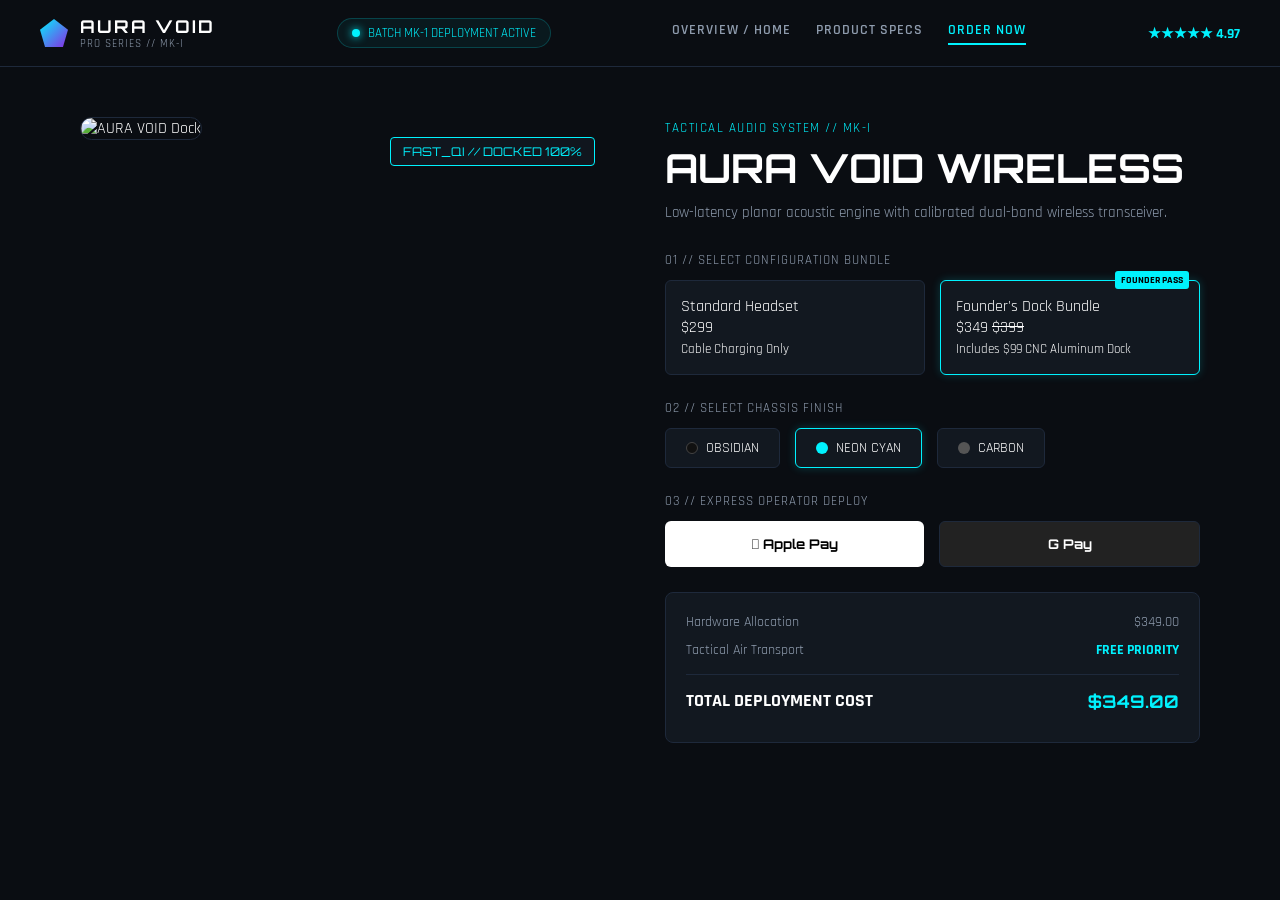
==== order.html @ 3cfd5e80 "Add files via upload" ====
<!DOCTYPE html>
<html lang="en">
<head>
    <meta charset="UTF-8">
    <meta name="viewport" content="width=device-width, initial-scale=1.0">
    <title>AURA VOID // Order Deployment</title>
    <link rel="stylesheet" href="styles.css">
    <link href="https://fonts.googleapis.com/css2?family=Orbitron:wght@400;600;700;900&family=Rajdhani:wght@400;500;600;700&display=swap" rel="stylesheet">
    
</head>
<body>

    <!-- NAVBAR -->
    <header class="navbar">
        <div class="logo-group">
            <div class="logo-icon"></div>
            <div>
                <h1 class="brand-title">AURA VOID</h1>
                <p class="brand-sub">PRO SERIES // MK-I</p>
            </div>
        </div>

        <div class="nav-status">
            <span class="status-dot"></span> BATCH MK-1 DEPLOYMENT ACTIVE
        </div>

        <nav class="nav-links">
            <a href="index.html">OVERVIEW / HOME</a>
            <a href="product-info.html">PRODUCT SPECS</a>
            <a href="order.html" class="active">ORDER NOW</a>
        </nav>

        <div class="nav-actions">
            <span class="rating">★★★★★ 4.97</span>
        </div>
    </header>

    <!-- ORDER SECTION -->
    <main class="order-container">
        <!-- LEFT: PRODUCT IMAGE & DOCK -->
        <div class="order-media">
            <img src="assets/dock-headset.jpg" alt="AURA VOID Dock" class="dock-img">
            <div class="dock-tag">FAST_QI // DOCKED 100%</div>
        </div>

        <!-- RIGHT: SELECTION & CHECKOUT -->
        <div class="order-form-panel">
            <div class="product-title-area">
                <span class="sub-label">TACTICAL AUDIO SYSTEM // MK-I</span>
                <h1 class="order-product-name">AURA VOID WIRELESS</h1>
                <p class="product-subtext">Low-latency planar acoustic engine with calibrated dual-band wireless transceiver.</p>
            </div>

            <!-- STEP 1: BUNDLE SELECTION -->
            <div class="form-section">
                <div class="section-num">01 // SELECT CONFIGURATION BUNDLE</div>
                <div class="bundle-options">
                    <div class="bundle-card" onclick="selectBundle(this, 299)">
                        <div class="bundle-header">Standard Headset</div>
                        <div class="bundle-price">$299</div>
                        <small>Cable Charging Only</small>
                    </div>
                    <div class="bundle-card active" onclick="selectBundle(this, 349)">
                        <span class="badge-founder">FOUNDER PASS</span>
                        <div class="bundle-header">Founder's Dock Bundle</div>
                        <div class="bundle-price">$349 <del>$399</del></div>
                        <small>Includes $99 CNC Aluminum Dock</small>
                    </div>
                </div>
            </div>

            <!-- STEP 2: FINISH SELECTION -->
            <div class="form-section">
                <div class="section-num">02 // SELECT CHASSIS FINISH</div>
                <div class="finish-options">
                    <div class="finish-btn" onclick="selectFinish(this)">
                        <span class="color-dot obsidian"></span> OBSIDIAN
                    </div>
                    <div class="finish-btn active" onclick="selectFinish(this)">
                        <span class="color-dot cyan"></span> NEON CYAN
                    </div>
                    <div class="finish-btn" onclick="selectFinish(this)">
                        <span class="color-dot carbon"></span> CARBON
                    </div>
                </div>
            </div>

            <!-- STEP 3: EXPRESS DEPLOY -->
            <div class="form-section">
                <div class="section-num">03 // EXPRESS OPERATOR DEPLOY</div>
                <div class="payment-btns">
                    <button class="pay-btn white" onclick="completeOrder('Apple Pay')"> Apple Pay</button>
                    <button class="pay-btn dark" onclick="completeOrder('Google Pay')">G Pay</button>
                </div>
            </div>

            <!-- SUMMARY & TOTAL -->
            <div class="order-summary">
                <div class="summary-row">
                    <span>Hardware Allocation</span>
                    <span id="subtotal-display">$349.00</span>
                </div>
                <div class="summary-row highlight">
                    <span>Tactical Air Transport</span>
                    <span class="free-badge">FREE PRIORITY</span>
                </div>
                <hr class="divider">
                <div class="summary-row total">
                    <span>TOTAL DEPLOYMENT COST</span>
                    <span id="total-display" class="total-price">$349.00</span>
                </div>
            </div>
        </div>
    </main>

    <script src="main.js"></script>
</body>
</html>
---- styles.css ----
:root {
    --bg-dark: #0a0d12;
    --card-bg: #121820;
    --cyan-accent: #00f2fe;
    --purple-accent: #8a2be2;
    --text-white: #ffffff;
    --text-gray: #8f9cae;
    --border-color: #1e293b;
    --font-heading: 'Orbitron', sans-serif;
    --font-body: 'Rajdhani', sans-serif;
}

* {
    margin: 0;
    padding: 0;
    box-sizing: border-box;
}

body {
    background-color: var(--bg-dark);
    color: var(--text-white);
    font-family: var(--font-body);
    overflow-x: hidden;
}

/* NAVBAR */
.navbar {
    display: flex;
    justify-content: space-between;
    align-items: center;
    padding: 15px 40px;
    background: rgba(10, 13, 18, 0.95);
    border-bottom: 1px solid var(--border-color);
    position: sticky;
    top: 0;
    z-index: 100;
}

.logo-group {
    display: flex;
    align-items: center;
    gap: 12px;
}

.logo-icon {
    width: 28px;
    height: 28px;
    background: linear-gradient(135deg, var(--cyan-accent), var(--purple-accent));
    clip-path: polygon(50% 0%, 100% 38%, 82% 100%, 18% 100%, 0% 38%);
}

.brand-title {
    font-family: var(--font-heading);
    font-size: 1.1rem;
    letter-spacing: 2px;
}

.brand-sub {
    font-size: 0.7rem;
    color: var(--text-gray);
    letter-spacing: 1px;
}

.nav-status {
    font-size: 0.8rem;
    color: var(--cyan-accent);
    display: flex;
    align-items: center;
    gap: 8px;
    background: rgba(0, 242, 254, 0.05);
    padding: 6px 14px;
    border-radius: 20px;
    border: 1px solid rgba(0, 242, 254, 0.2);
}

.status-dot {
    width: 8px;
    height: 8px;
    background-color: var(--cyan-accent);
    border-radius: 50%;
    box-shadow: 0 0 8px var(--cyan-accent);
}

.nav-links {
    display: flex;
    gap: 25px;
}

.nav-links a {
    color: var(--text-gray);
    text-decoration: none;
    font-weight: 600;
    font-size: 0.9rem;
    letter-spacing: 1px;
    transition: 0.3s;
}

.nav-links a:hover, .nav-links a.active {
    color: var(--cyan-accent);
    border-bottom: 2px solid var(--cyan-accent);
    padding-bottom: 4px;
}

.rating {
    color: var(--cyan-accent);
    font-size: 0.85rem;
    font-weight: bold;
}

/* BUTTONS */
.btn {
    display: inline-flex;
    align-items: center;
    gap: 8px;
    padding: 10px 20px;
    font-family: var(--font-heading);
    font-size: 0.85rem;
    font-weight: 700;
    text-decoration: none;
    cursor: pointer;
    border-radius: 4px;
    transition: 0.3s;
}

.btn-cyan-sm {
    background-color: var(--cyan-accent);
    color: #000;
}

.btn-cyan-lg {
    background-color: var(--cyan-accent);
    color: #000;
    padding: 16px 28px;
    font-size: 1rem;
}

.btn-dark-lg {
    background-color: var(--card-bg);
    color: var(--text-white);
    border: 1px solid var(--border-color);
    padding: 16px 28px;
}

.btn:hover {
    transform: translateY(-2px);
    box-shadow: 0 0 15px rgba(0, 242, 254, 0.4);
}

/* HOME HERO LAYOUT */
.hero-container {
    display: grid;
    grid-template-columns: 1fr 1fr;
    padding: 60px 80px;
    gap: 50px;
    align-items: center;
}

.badge-tag {
    display: inline-block;
    font-size: 0.75rem;
    background: #182232;
    color: var(--text-gray);
    padding: 4px 10px;
    border-radius: 4px;
    margin-bottom: 15px;
}

.telemetry-label {
    color: var(--cyan-accent);
    font-size: 0.85rem;
    letter-spacing: 2px;
    margin-bottom: 10px;
}

.hero-title {
    font-family: var(--font-heading);
    font-size: 3.5rem;
    line-height: 1.1;
    margin-bottom: 20px;
}

.highlight-cyan {
    color: var(--cyan-accent);
    text-shadow: 0 0 20px rgba(0, 242, 254, 0.5);
}

.hero-desc {
    color: var(--text-gray);
    font-size: 1.05rem;
    line-height: 1.6;
    margin-bottom: 30px;
}

.hero-buttons {
    display: flex;
    gap: 15px;
    margin-bottom: 40px;
}

.specs-grid {
    display: grid;
    grid-template-columns: repeat(3, 1fr);
    gap: 15px;
}

.spec-card {
    background: var(--card-bg);
    padding: 15px;
    border-radius: 6px;
    border: 1px solid var(--border-color);
}

.spec-label {
    font-size: 0.7rem;
    color: var(--text-gray);
}

.spec-val {
    font-family: var(--font-heading);
    font-size: 1.4rem;
    color: var(--text-white);
    margin: 5px 0;
}

.highlight-purple {
    color: #a855f7;
}

.media-wrapper {
    position: relative;
}

.hero-img {
    width: 100%;
    border-radius: 12px;
    border: 1px solid var(--border-color);
}

.hud-tag {
    position: absolute;
    background: rgba(18, 24, 32, 0.85);
    backdrop-filter: blur(8px);
    border: 1px solid rgba(0, 242, 254, 0.3);
    padding: 10px 15px;
    border-radius: 6px;
    font-size: 0.8rem;
}

.hud-tag.top-left { top: 20px; left: -20px; }
.hud-tag.middle-right { top: 50%; right: -20px; }
.hud-tag.bottom-right { bottom: 20px; right: 20px; }

/* PRODUCT SPECS PAGE */
.page-container {
    padding: 40px 80px;
}

.page-title {
    font-family: var(--font-heading);
    font-size: 2.8rem;
    margin-bottom: 15px;
    letter-spacing: 1px;
}

.page-desc {
    color: var(--text-gray);
    font-size: 1.1rem;
    max-width: 800px;
    line-height: 1.6;
    margin-bottom: 30px;
}

.filter-tabs {
    display: flex;
    gap: 15px;
    margin-bottom: 30px;
}

.tab-btn {
    background: var(--card-bg);
    border: 1px solid var(--border-color);
    color: var(--text-gray);
    padding: 10px 20px;
    font-family: var(--font-heading);
    font-size: 0.85rem;
    border-radius: 4px;
    cursor: pointer;
    transition: 0.3s;
}

.tab-btn.active, .tab-btn:hover {
    background: var(--cyan-accent);
    color: #000;
    border-color: var(--cyan-accent);
    box-shadow: 0 0 10px rgba(0, 242, 254, 0.3);
}

.exploded-view-card {
    background: var(--card-bg);
    border: 1px solid var(--border-color);
    padding: 20px;
    border-radius: 12px;
    text-align: center;
    max-width: 1000px;
    margin: 0 auto;
    overflow: hidden;
}

.exploded-img {
    width: 100%;
    max-height: 500px;
    object-fit: contain;
    border-radius: 8px;
}

/* ORDER PAGE */
.order-container {
    display: grid;
    grid-template-columns: 1fr 1fr;
    padding: 50px 80px;
    gap: 50px;
}

.order-media {
    position: relative;
}

.dock-img {
    width: 100%;
    border-radius: 12px;
    border: 1px solid var(--border-color);
}

.dock-tag {
    position: absolute;
    top: 20px;
    right: 20px;
    background: rgba(18, 24, 32, 0.85);
    border: 1px solid var(--cyan-accent);
    color: var(--cyan-accent);
    padding: 6px 12px;
    border-radius: 4px;
    font-size: 0.75rem;
    font-family: var(--font-heading);
}

.sub-label {
    color: var(--cyan-accent);
    font-size: 0.8rem;
    letter-spacing: 1.5px;
}

.order-product-name {
    font-family: var(--font-heading);
    font-size: 2.5rem;
    margin: 5px 0 10px 0;
}

.product-subtext {
    color: var(--text-gray);
    font-size: 0.95rem;
    margin-bottom: 30px;
}

.form-section {
    margin-bottom: 25px;
}

.section-num {
    font-size: 0.8rem;
    color: var(--text-gray);
    letter-spacing: 1px;
    margin-bottom: 12px;
}

.bundle-options {
    display: grid;
    grid-template-columns: 1fr 1fr;
    gap: 15px;
}

.bundle-card {
    background: var(--card-bg);
    border: 1px solid var(--border-color);
    padding: 15px;
    border-radius: 6px;
    cursor: pointer;
    position: relative;
    transition: 0.3s;
}

.bundle-card.active {
    border-color: var(--cyan-accent);
    box-shadow: 0 0 10px rgba(0, 242, 254, 0.2);
}

.badge-founder {
    position: absolute;
    top: -10px;
    right: 10px;
    background: var(--cyan-accent);
    color: #000;
    font-weight: bold;
    font-size: 0.65rem;
    padding: 2px 6px;
    border-radius: 3px;
}

.finish-options {
    display: flex;
    gap: 15px;
}

.finish-btn {
    background: var(--card-bg);
    border: 1px solid var(--border-color);
    padding: 10px 20px;
    border-radius: 6px;
    cursor: pointer;
    display: flex;
    align-items: center;
    gap: 8px;
    font-size: 0.85rem;
    transition: 0.3s;
}

.finish-btn.active {
    border-color: var(--cyan-accent);
    box-shadow: 0 0 10px rgba(0, 242, 254, 0.2);
}

.color-dot {
    width: 12px;
    height: 12px;
    border-radius: 50%;
}

.color-dot.obsidian { background: #111; border: 1px solid #444; }
.color-dot.cyan { background: var(--cyan-accent); }
.color-dot.carbon { background: #555; }

.payment-btns {
    display: flex;
    gap: 15px;
}

.pay-btn {
    flex: 1;
    padding: 14px;
    border-radius: 6px;
    font-weight: bold;
    cursor: pointer;
    border: none;
    font-family: var(--font-heading);
    transition: 0.3s;
}

.pay-btn.white { background: #fff; color: #000; }
.pay-btn.dark { background: #222; color: #fff; border: 1px solid var(--border-color); }

.order-summary {
    background: var(--card-bg);
    padding: 20px;
    border-radius: 8px;
    margin-top: 25px;
    border: 1px solid var(--border-color);
}

.summary-row {
    display: flex;
    justify-content: space-between;
    margin-bottom: 10px;
    font-size: 0.9rem;
    color: var(--text-gray);
}

.free-badge {
    color: var(--cyan-accent);
    font-weight: bold;
}

.divider {
    border: 0;
    border-top: 1px solid var(--border-color);
    margin: 15px 0;
}

.summary-row.total {
    font-size: 1.1rem;
    color: #fff;
    font-weight: bold;
}

.total-price {
    color: var(--cyan-accent);
    font-family: var(--font-heading);
}
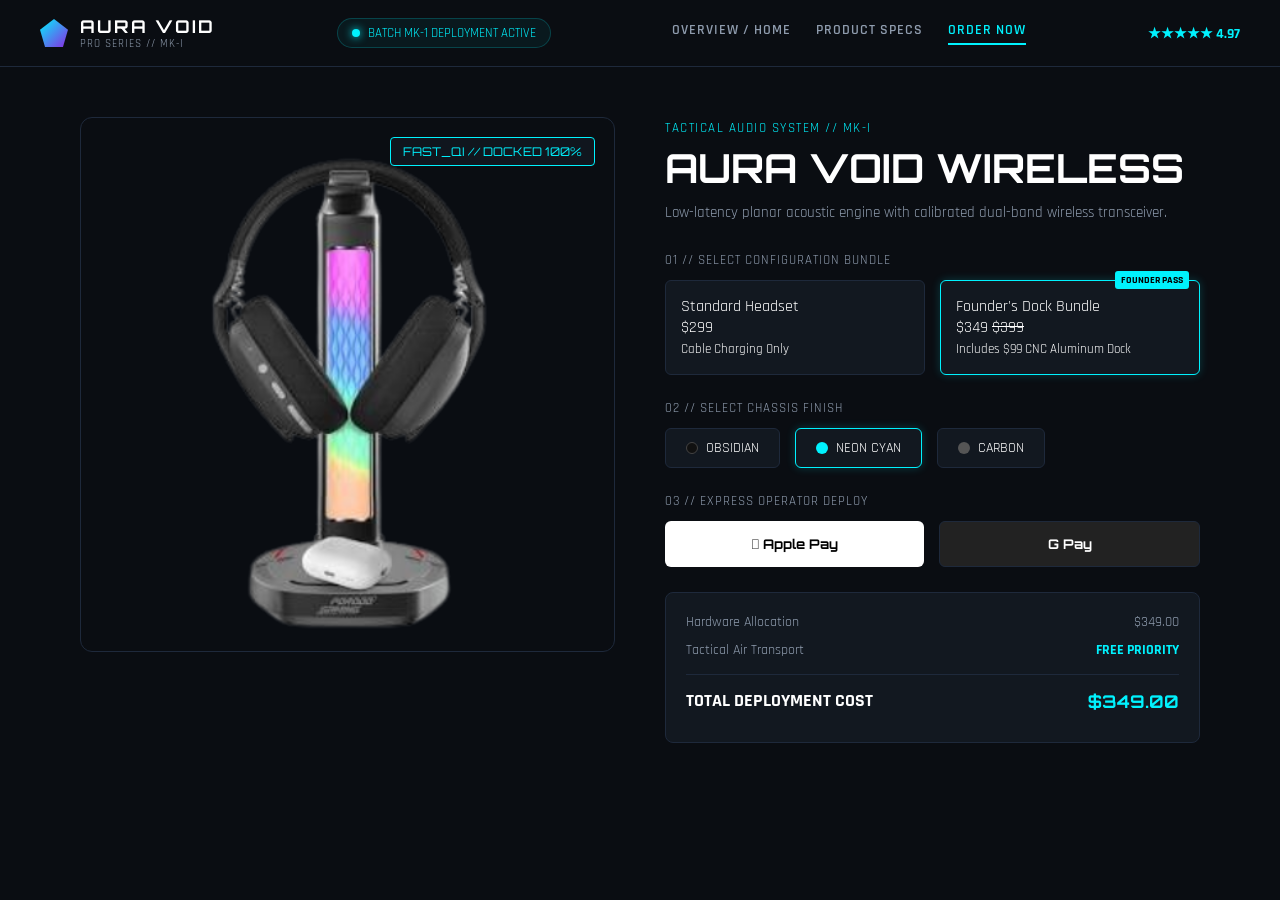
==== commit b5383032: "Fix HTML formatting and update asset path" ====
--- a/order.html
+++ b/order.html
@@ -39,7 +39,7 @@
     <main class="order-container">
         <!-- LEFT: PRODUCT IMAGE & DOCK -->
         <div class="order-media">
-            <img src="assets/dock-headset.jpg" alt="AURA VOID Dock" class="dock-img">
+            <img src="Assets/dock-headset.jpg" alt="AURA VOID Dock" class="dock-img">
             <div class="dock-tag">FAST_QI // DOCKED 100%</div>
         </div>
 
@@ -115,4 +115,4 @@
 
     <script src="main.js"></script>
 </body>
-</html>+</html>
